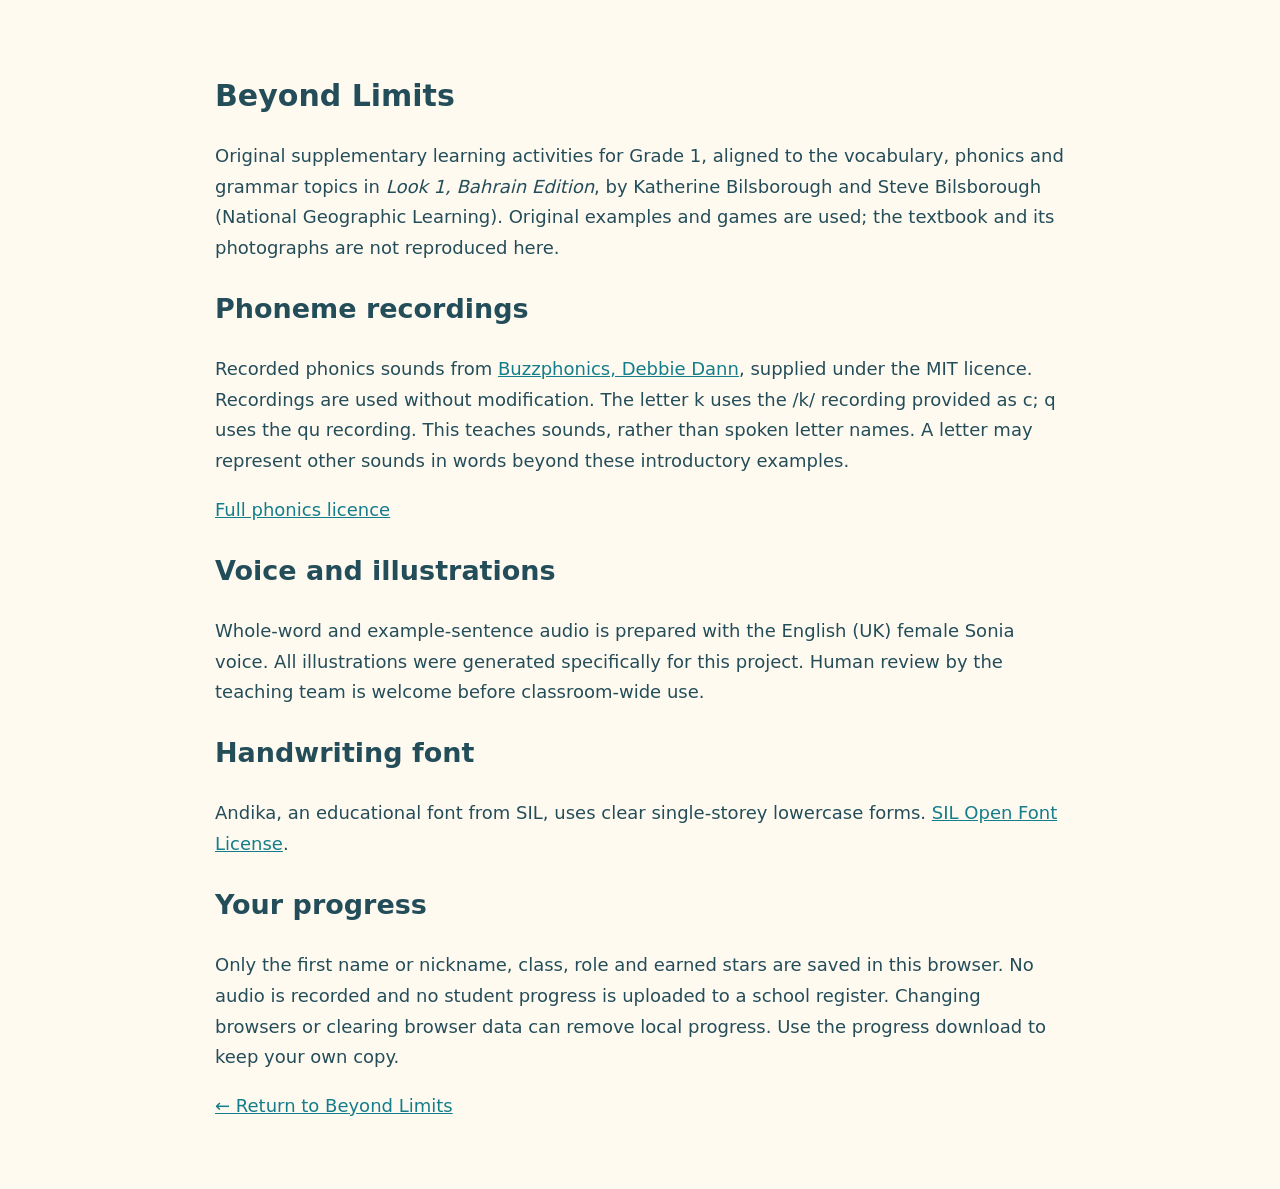
==== credits.html @ fa35b713 "Launch Beyond Limits English learning adventures" ====
<!doctype html><html lang="en"><meta charset="utf-8"><meta name="viewport" content="width=device-width,initial-scale=1"><title>Beyond Limits — About</title><style>body{font:18px/1.7 system-ui;max-width:850px;margin:30px auto;padding:20px;background:#fffaf0;color:#244d5a}a{color:#147d8b}h1{font-size:30px}pre{white-space:pre-wrap;font-size:13px}</style><h1>Beyond Limits</h1><p>Original supplementary learning activities for Grade 1, aligned to the vocabulary, phonics and grammar topics in <i>Look 1, Bahrain Edition</i>, by Katherine Bilsborough and Steve Bilsborough (National Geographic Learning). Original examples and games are used; the textbook and its photographs are not reproduced here.</p><h2>Phoneme recordings</h2><p>Recorded phonics sounds from <a href="https://github.com/hellodeborahuk/buzzphonics">Buzzphonics, Debbie Dann</a>, supplied under the MIT licence. Recordings are used without modification. The letter k uses the /k/ recording provided as c; q uses the qu recording. This teaches sounds, rather than spoken letter names. A letter may represent other sounds in words beyond these introductory examples.</p><p><a href="PHONICS-LICENSE.txt">Full phonics licence</a></p><h2>Voice and illustrations</h2><p>Whole-word and example-sentence audio is prepared with the English (UK) female Sonia voice. All illustrations were generated specifically for this project. Human review by the teaching team is welcome before classroom-wide use.</p><h2>Handwriting font</h2><p>Andika, an educational font from SIL, uses clear single-storey lowercase forms. <a href="FONT-LICENSE.txt">SIL Open Font License</a>.</p><h2>Your progress</h2><p>Only the first name or nickname, class, role and earned stars are saved in this browser. No audio is recorded and no student progress is uploaded to a school register. Changing browsers or clearing browser data can remove local progress. Use the progress download to keep your own copy.</p><p><a href="index.html">← Return to Beyond Limits</a></p></html>
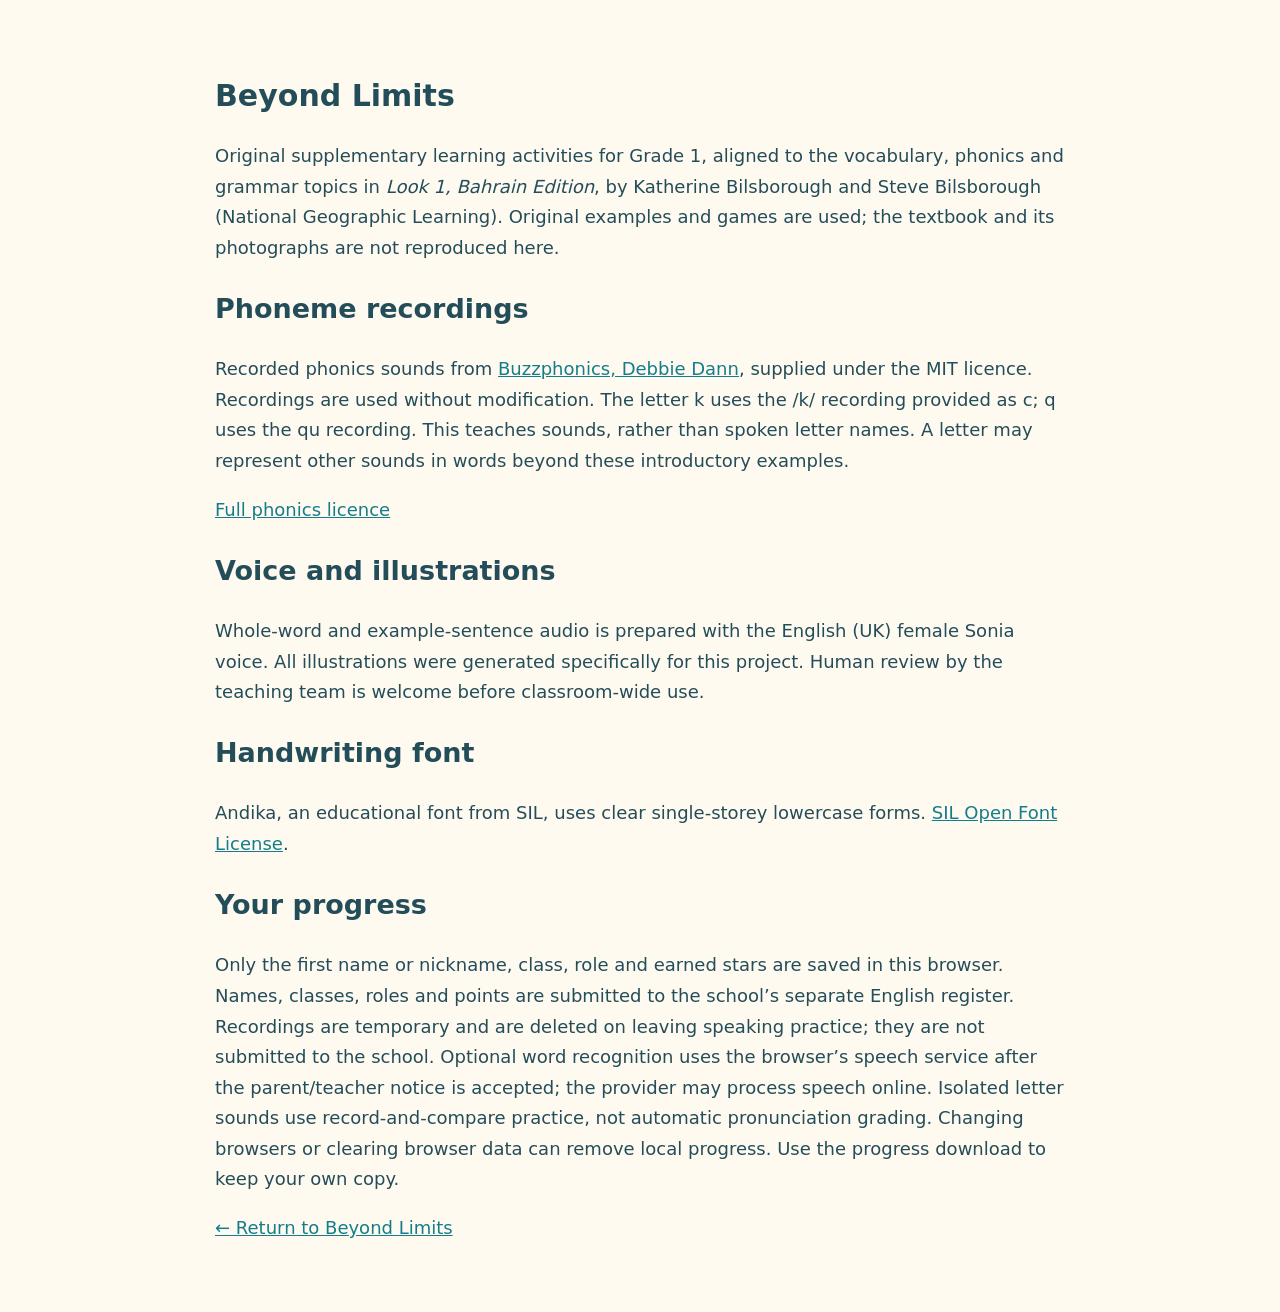
==== commit 3532a648: "Connect English school results and add speaking practice" ====
--- a/credits.html
+++ b/credits.html
@@ -1 +1 @@
-<!doctype html><html lang="en"><meta charset="utf-8"><meta name="viewport" content="width=device-width,initial-scale=1"><title>Beyond Limits — About</title><style>body{font:18px/1.7 system-ui;max-width:850px;margin:30px auto;padding:20px;background:#fffaf0;color:#244d5a}a{color:#147d8b}h1{font-size:30px}pre{white-space:pre-wrap;font-size:13px}</style><h1>Beyond Limits</h1><p>Original supplementary learning activities for Grade 1, aligned to the vocabulary, phonics and grammar topics in <i>Look 1, Bahrain Edition</i>, by Katherine Bilsborough and Steve Bilsborough (National Geographic Learning). Original examples and games are used; the textbook and its photographs are not reproduced here.</p><h2>Phoneme recordings</h2><p>Recorded phonics sounds from <a href="https://github.com/hellodeborahuk/buzzphonics">Buzzphonics, Debbie Dann</a>, supplied under the MIT licence. Recordings are used without modification. The letter k uses the /k/ recording provided as c; q uses the qu recording. This teaches sounds, rather than spoken letter names. A letter may represent other sounds in words beyond these introductory examples.</p><p><a href="PHONICS-LICENSE.txt">Full phonics licence</a></p><h2>Voice and illustrations</h2><p>Whole-word and example-sentence audio is prepared with the English (UK) female Sonia voice. All illustrations were generated specifically for this project. Human review by the teaching team is welcome before classroom-wide use.</p><h2>Handwriting font</h2><p>Andika, an educational font from SIL, uses clear single-storey lowercase forms. <a href="FONT-LICENSE.txt">SIL Open Font License</a>.</p><h2>Your progress</h2><p>Only the first name or nickname, class, role and earned stars are saved in this browser. No audio is recorded and no student progress is uploaded to a school register. Changing browsers or clearing browser data can remove local progress. Use the progress download to keep your own copy.</p><p><a href="index.html">← Return to Beyond Limits</a></p></html>
+<!doctype html><html lang="en"><meta charset="utf-8"><meta name="viewport" content="width=device-width,initial-scale=1"><title>Beyond Limits — About</title><style>body{font:18px/1.7 system-ui;max-width:850px;margin:30px auto;padding:20px;background:#fffaf0;color:#244d5a}a{color:#147d8b}h1{font-size:30px}pre{white-space:pre-wrap;font-size:13px}</style><h1>Beyond Limits</h1><p>Original supplementary learning activities for Grade 1, aligned to the vocabulary, phonics and grammar topics in <i>Look 1, Bahrain Edition</i>, by Katherine Bilsborough and Steve Bilsborough (National Geographic Learning). Original examples and games are used; the textbook and its photographs are not reproduced here.</p><h2>Phoneme recordings</h2><p>Recorded phonics sounds from <a href="https://github.com/hellodeborahuk/buzzphonics">Buzzphonics, Debbie Dann</a>, supplied under the MIT licence. Recordings are used without modification. The letter k uses the /k/ recording provided as c; q uses the qu recording. This teaches sounds, rather than spoken letter names. A letter may represent other sounds in words beyond these introductory examples.</p><p><a href="PHONICS-LICENSE.txt">Full phonics licence</a></p><h2>Voice and illustrations</h2><p>Whole-word and example-sentence audio is prepared with the English (UK) female Sonia voice. All illustrations were generated specifically for this project. Human review by the teaching team is welcome before classroom-wide use.</p><h2>Handwriting font</h2><p>Andika, an educational font from SIL, uses clear single-storey lowercase forms. <a href="FONT-LICENSE.txt">SIL Open Font License</a>.</p><h2>Your progress</h2><p>Only the first name or nickname, class, role and earned stars are saved in this browser. Names, classes, roles and points are submitted to the school’s separate English register. Recordings are temporary and are deleted on leaving speaking practice; they are not submitted to the school. Optional word recognition uses the browser’s speech service after the parent/teacher notice is accepted; the provider may process speech online. Isolated letter sounds use record-and-compare practice, not automatic pronunciation grading. Changing browsers or clearing browser data can remove local progress. Use the progress download to keep your own copy.</p><p><a href="index.html">← Return to Beyond Limits</a></p></html>
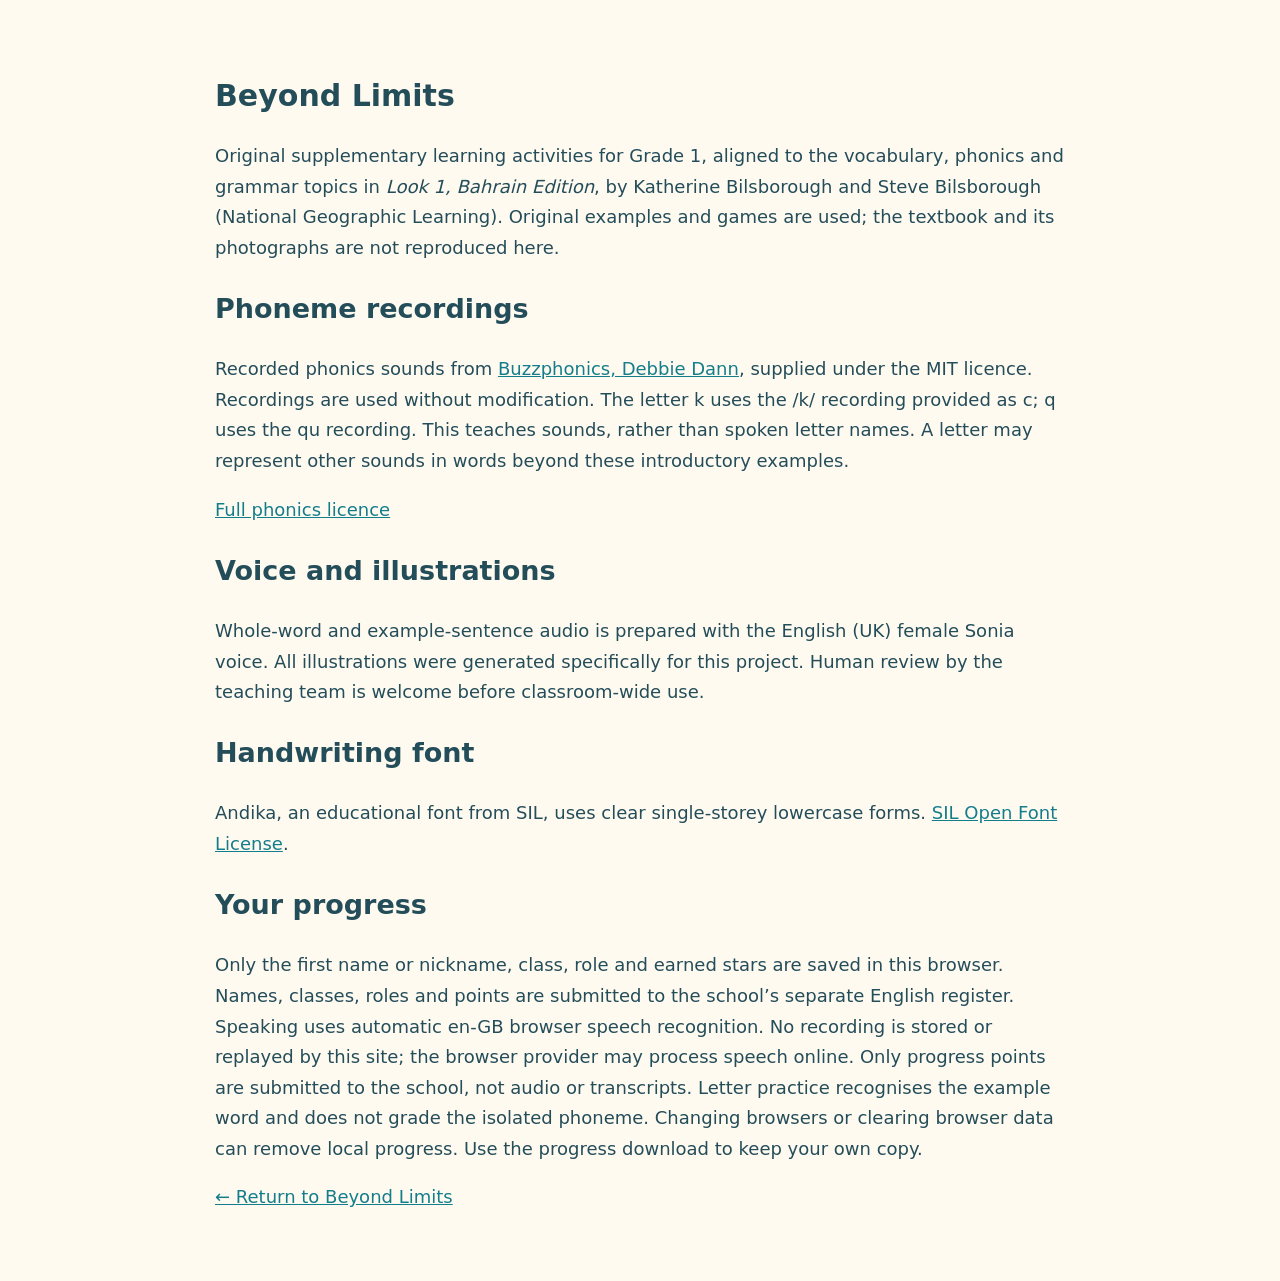
==== commit 42499e97: "Use direct speech checks without recordings" ====
--- a/credits.html
+++ b/credits.html
@@ -1 +1 @@
-<!doctype html><html lang="en"><meta charset="utf-8"><meta name="viewport" content="width=device-width,initial-scale=1"><title>Beyond Limits — About</title><style>body{font:18px/1.7 system-ui;max-width:850px;margin:30px auto;padding:20px;background:#fffaf0;color:#244d5a}a{color:#147d8b}h1{font-size:30px}pre{white-space:pre-wrap;font-size:13px}</style><h1>Beyond Limits</h1><p>Original supplementary learning activities for Grade 1, aligned to the vocabulary, phonics and grammar topics in <i>Look 1, Bahrain Edition</i>, by Katherine Bilsborough and Steve Bilsborough (National Geographic Learning). Original examples and games are used; the textbook and its photographs are not reproduced here.</p><h2>Phoneme recordings</h2><p>Recorded phonics sounds from <a href="https://github.com/hellodeborahuk/buzzphonics">Buzzphonics, Debbie Dann</a>, supplied under the MIT licence. Recordings are used without modification. The letter k uses the /k/ recording provided as c; q uses the qu recording. This teaches sounds, rather than spoken letter names. A letter may represent other sounds in words beyond these introductory examples.</p><p><a href="PHONICS-LICENSE.txt">Full phonics licence</a></p><h2>Voice and illustrations</h2><p>Whole-word and example-sentence audio is prepared with the English (UK) female Sonia voice. All illustrations were generated specifically for this project. Human review by the teaching team is welcome before classroom-wide use.</p><h2>Handwriting font</h2><p>Andika, an educational font from SIL, uses clear single-storey lowercase forms. <a href="FONT-LICENSE.txt">SIL Open Font License</a>.</p><h2>Your progress</h2><p>Only the first name or nickname, class, role and earned stars are saved in this browser. Names, classes, roles and points are submitted to the school’s separate English register. Recordings are temporary and are deleted on leaving speaking practice; they are not submitted to the school. Optional word recognition uses the browser’s speech service after the parent/teacher notice is accepted; the provider may process speech online. Isolated letter sounds use record-and-compare practice, not automatic pronunciation grading. Changing browsers or clearing browser data can remove local progress. Use the progress download to keep your own copy.</p><p><a href="index.html">← Return to Beyond Limits</a></p></html>
+<!doctype html><html lang="en"><meta charset="utf-8"><meta name="viewport" content="width=device-width,initial-scale=1"><title>Beyond Limits — About</title><style>body{font:18px/1.7 system-ui;max-width:850px;margin:30px auto;padding:20px;background:#fffaf0;color:#244d5a}a{color:#147d8b}h1{font-size:30px}pre{white-space:pre-wrap;font-size:13px}</style><h1>Beyond Limits</h1><p>Original supplementary learning activities for Grade 1, aligned to the vocabulary, phonics and grammar topics in <i>Look 1, Bahrain Edition</i>, by Katherine Bilsborough and Steve Bilsborough (National Geographic Learning). Original examples and games are used; the textbook and its photographs are not reproduced here.</p><h2>Phoneme recordings</h2><p>Recorded phonics sounds from <a href="https://github.com/hellodeborahuk/buzzphonics">Buzzphonics, Debbie Dann</a>, supplied under the MIT licence. Recordings are used without modification. The letter k uses the /k/ recording provided as c; q uses the qu recording. This teaches sounds, rather than spoken letter names. A letter may represent other sounds in words beyond these introductory examples.</p><p><a href="PHONICS-LICENSE.txt">Full phonics licence</a></p><h2>Voice and illustrations</h2><p>Whole-word and example-sentence audio is prepared with the English (UK) female Sonia voice. All illustrations were generated specifically for this project. Human review by the teaching team is welcome before classroom-wide use.</p><h2>Handwriting font</h2><p>Andika, an educational font from SIL, uses clear single-storey lowercase forms. <a href="FONT-LICENSE.txt">SIL Open Font License</a>.</p><h2>Your progress</h2><p>Only the first name or nickname, class, role and earned stars are saved in this browser. Names, classes, roles and points are submitted to the school’s separate English register. Speaking uses automatic en-GB browser speech recognition. No recording is stored or replayed by this site; the browser provider may process speech online. Only progress points are submitted to the school, not audio or transcripts. Letter practice recognises the example word and does not grade the isolated phoneme. Changing browsers or clearing browser data can remove local progress. Use the progress download to keep your own copy.</p><p><a href="index.html">← Return to Beyond Limits</a></p></html>
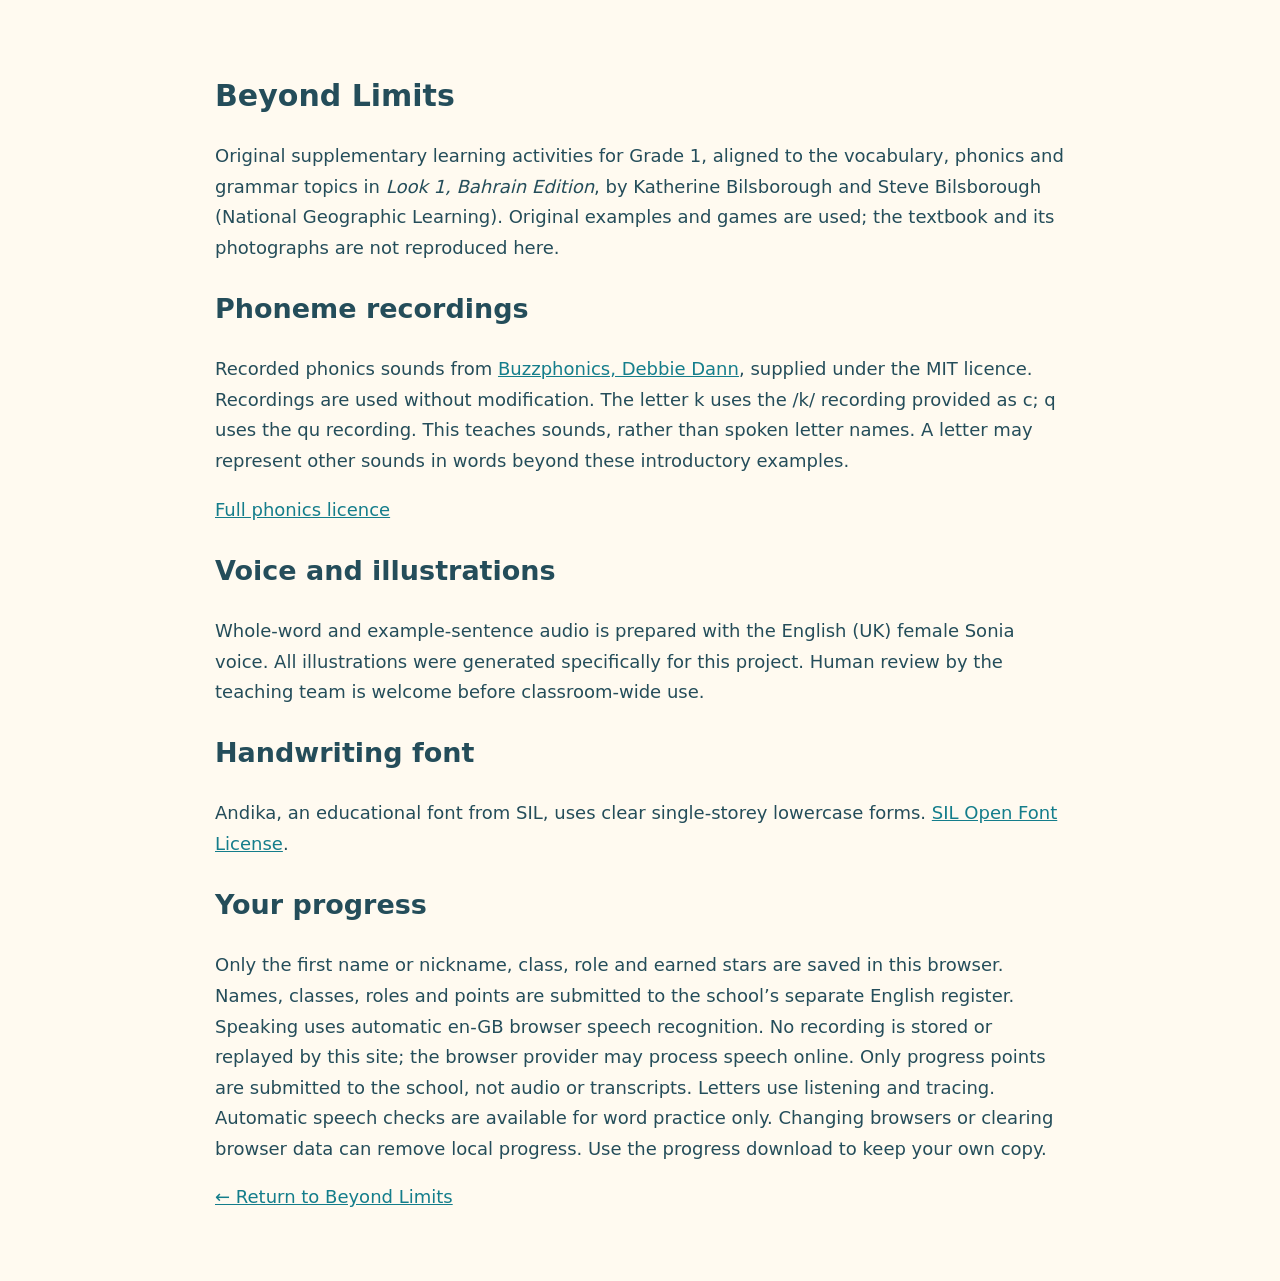
==== commit d727bc33: "Keep speech responses in word practice only" ====
--- a/credits.html
+++ b/credits.html
@@ -1 +1 @@
-<!doctype html><html lang="en"><meta charset="utf-8"><meta name="viewport" content="width=device-width,initial-scale=1"><title>Beyond Limits — About</title><style>body{font:18px/1.7 system-ui;max-width:850px;margin:30px auto;padding:20px;background:#fffaf0;color:#244d5a}a{color:#147d8b}h1{font-size:30px}pre{white-space:pre-wrap;font-size:13px}</style><h1>Beyond Limits</h1><p>Original supplementary learning activities for Grade 1, aligned to the vocabulary, phonics and grammar topics in <i>Look 1, Bahrain Edition</i>, by Katherine Bilsborough and Steve Bilsborough (National Geographic Learning). Original examples and games are used; the textbook and its photographs are not reproduced here.</p><h2>Phoneme recordings</h2><p>Recorded phonics sounds from <a href="https://github.com/hellodeborahuk/buzzphonics">Buzzphonics, Debbie Dann</a>, supplied under the MIT licence. Recordings are used without modification. The letter k uses the /k/ recording provided as c; q uses the qu recording. This teaches sounds, rather than spoken letter names. A letter may represent other sounds in words beyond these introductory examples.</p><p><a href="PHONICS-LICENSE.txt">Full phonics licence</a></p><h2>Voice and illustrations</h2><p>Whole-word and example-sentence audio is prepared with the English (UK) female Sonia voice. All illustrations were generated specifically for this project. Human review by the teaching team is welcome before classroom-wide use.</p><h2>Handwriting font</h2><p>Andika, an educational font from SIL, uses clear single-storey lowercase forms. <a href="FONT-LICENSE.txt">SIL Open Font License</a>.</p><h2>Your progress</h2><p>Only the first name or nickname, class, role and earned stars are saved in this browser. Names, classes, roles and points are submitted to the school’s separate English register. Speaking uses automatic en-GB browser speech recognition. No recording is stored or replayed by this site; the browser provider may process speech online. Only progress points are submitted to the school, not audio or transcripts. Letter practice recognises the example word and does not grade the isolated phoneme. Changing browsers or clearing browser data can remove local progress. Use the progress download to keep your own copy.</p><p><a href="index.html">← Return to Beyond Limits</a></p></html>
+<!doctype html><html lang="en"><meta charset="utf-8"><meta name="viewport" content="width=device-width,initial-scale=1"><title>Beyond Limits — About</title><style>body{font:18px/1.7 system-ui;max-width:850px;margin:30px auto;padding:20px;background:#fffaf0;color:#244d5a}a{color:#147d8b}h1{font-size:30px}pre{white-space:pre-wrap;font-size:13px}</style><h1>Beyond Limits</h1><p>Original supplementary learning activities for Grade 1, aligned to the vocabulary, phonics and grammar topics in <i>Look 1, Bahrain Edition</i>, by Katherine Bilsborough and Steve Bilsborough (National Geographic Learning). Original examples and games are used; the textbook and its photographs are not reproduced here.</p><h2>Phoneme recordings</h2><p>Recorded phonics sounds from <a href="https://github.com/hellodeborahuk/buzzphonics">Buzzphonics, Debbie Dann</a>, supplied under the MIT licence. Recordings are used without modification. The letter k uses the /k/ recording provided as c; q uses the qu recording. This teaches sounds, rather than spoken letter names. A letter may represent other sounds in words beyond these introductory examples.</p><p><a href="PHONICS-LICENSE.txt">Full phonics licence</a></p><h2>Voice and illustrations</h2><p>Whole-word and example-sentence audio is prepared with the English (UK) female Sonia voice. All illustrations were generated specifically for this project. Human review by the teaching team is welcome before classroom-wide use.</p><h2>Handwriting font</h2><p>Andika, an educational font from SIL, uses clear single-storey lowercase forms. <a href="FONT-LICENSE.txt">SIL Open Font License</a>.</p><h2>Your progress</h2><p>Only the first name or nickname, class, role and earned stars are saved in this browser. Names, classes, roles and points are submitted to the school’s separate English register. Speaking uses automatic en-GB browser speech recognition. No recording is stored or replayed by this site; the browser provider may process speech online. Only progress points are submitted to the school, not audio or transcripts. Letters use listening and tracing. Automatic speech checks are available for word practice only. Changing browsers or clearing browser data can remove local progress. Use the progress download to keep your own copy.</p><p><a href="index.html">← Return to Beyond Limits</a></p></html>
